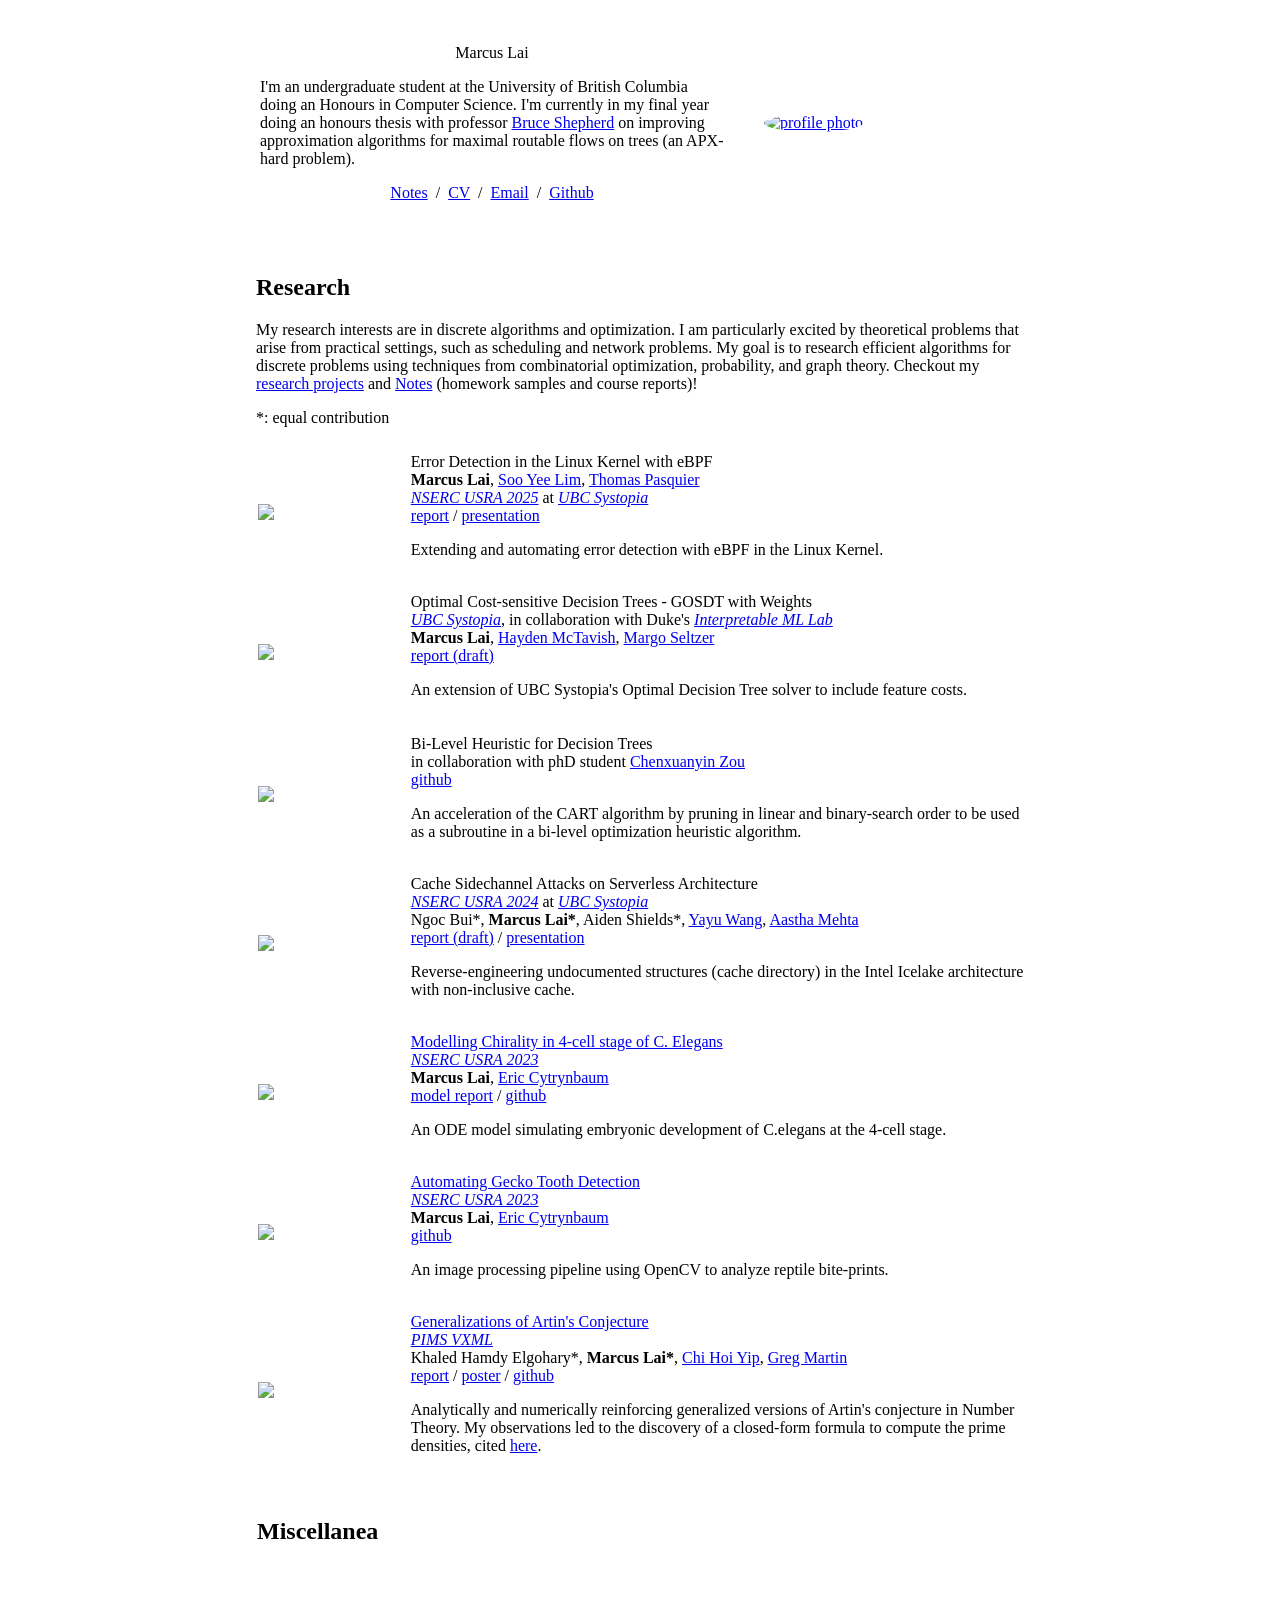
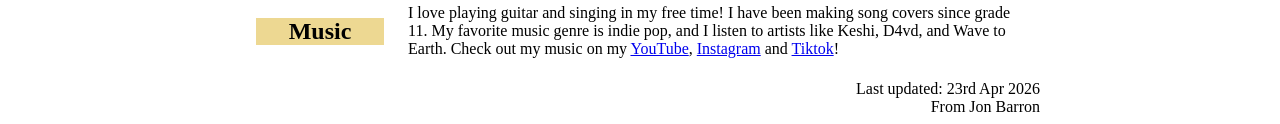
==== index.html @ a8dae648 "Add Notes section (Markdown, MathJax, manifest lists) Notes index mirrors site header, misc, and foo" ====
<!DOCTYPE HTML>
<html lang="en">
  <head>
    <meta http-equiv="Content-Type" content="text/html; charset=UTF-8">

    <title>Marcus Lai</title>

    <meta name="author" content="Marcus Lai">
    <meta name="viewport" content="width=device-width, initial-scale=1">
    <link rel="shortcut icon" href="images/favicon/favicon.ico" type="image/x-icon">
    <link rel="stylesheet" type="text/css" href="stylesheet.css">
    
  </head>

  <body>
    <table style="width:100%;max-width:800px;border:0px;border-spacing:0px;border-collapse:separate;margin-right:auto;margin-left:auto;"><tbody>
      <tr style="padding:0px">
        <td style="padding:0px">
          <table style="width:100%;border:0px;border-spacing:0px;border-collapse:separate;margin-right:auto;margin-left:auto;"><tbody>
            <tr style="padding:0px">
              <td style="padding:2.5%;width:63%;vertical-align:middle">
                <p class="name" style="text-align: center;">
                  Marcus Lai
                </p>
                <p>
                  I'm an undergraduate student at the University of British Columbia doing an Honours in Computer Science. I'm currently in my final year doing an honours thesis with professor <a href="https://bshepherd.ca/">Bruce Shepherd</a> 
                  on improving approximation algorithms for maximal routable flows on trees (an APX-hard problem). 
                </p>
                <p style="text-align:center">
                  <a href="notes/index.html">Notes</a> &nbsp;/&nbsp;
                  <a href="data/MarcusLai-CV.pdf">CV</a> &nbsp;/&nbsp;
                  <a href="mailto:marcus41881653@gmail.com">Email</a> &nbsp;/&nbsp;
                  <!-- <a href="data/JonBarron-bio.txt">Bio</a> &nbsp;/&nbsp; -->
                  <!-- <a href="https://scholar.google.com/citations?hl=en&user=jktWnL8AAAAJ">Scholar</a> &nbsp;/&nbsp; -->
                  <a href="https://github.com/YouTelllMe/">Github</a>
                </p>
              </td>
              <td style="padding:2.5%;width:37%;max-width:37%">
                <a href="images/MarcusLai.jpg"><img style="width:100%;max-width:100%;object-fit: cover; border-radius: 50%;" alt="profile photo" src="images/MarcusLai.jpg" class="hoverZoomLink"></a>
              </td>
            </tr>
          </tbody></table>
          <table style="width:100%;border:0px;border-spacing:0px;border-collapse:separate;margin-right:auto;margin-left:auto;" id="research"><tbody>
              <tr>
              <td style="padding:16px;width:100%;vertical-align:middle">
                <h2>Research</h2>
                <p> My research interests are in discrete algorithms and optimization. I am particularly excited by theoretical problems that arise from practical settings, such as scheduling and network problems. My goal is to research efficient algorithms for discrete problems using techniques from combinatorial optimization, probability, and graph theory.
                  Checkout my <a href="#research">research projects</a> and <a href="notes/index.html">Notes</a> (homework samples and course reports)!
                </p>
                *: equal contribution
              </td>
            </tr>
          </tbody>
          </table>

          <table><tbody>
<tr>
      <td style="padding:16px;width:20%;vertical-align:middle">
        <div class="one">
          <img src='images/ebpf.png' width=100%>
        </div>
        <!-- <script type="text/javascript">
          function ever_start() {
            document.getElementById('ever_image').style.opacity = "1";
          }

          function ever_stop() {
            document.getElementById('ever_image').style.opacity = "0";
          }
          ever_stop()
        </script> -->
      </td>
      <td style="padding:8px;width:80%;vertical-align:middle">
          <span class="papertitle">Error Detection in the Linux Kernel with eBPF
          </span>
        <br>
        <strong>Marcus Lai</strong>,
				<a href="https://s00y33.github.io/">Soo Yee Lim</a>,
        <a href="https://tfjmp.org/">Thomas Pasquier</a>
				<br>
        <a href="https://www.nserc-crsng.gc.ca/students-etudiants/ug-pc/usra-brpc_eng.asp"><em>NSERC USRA 2025</em></a> at <a href="https://systopia.cs.ubc.ca/"><em>UBC Systopia</em></a>
        <br>
        <a href="data/errordecreport.pdf">report</a> /
        <a href="data/ebpf.pptx">presentation</a> 
        <p></p>
        <p>
				Extending and automating error detection with eBPF in the Linux Kernel. 
        </p>
      </td>
    </tr>
<tr>
      <td style="padding:16px;width:20%;vertical-align:middle">
        <div class="one">
          <img src='images/dectrees.png' width=100%>
        </div>
        <!-- <script type="text/javascript">
          function ever_start() {
            document.getElementById('ever_image').style.opacity = "1";
          }

          function ever_stop() {
            document.getElementById('ever_image').style.opacity = "0";
          }
          ever_stop()
        </script> -->
      </td>
      <td style="padding:8px;width:80%;vertical-align:middle">
          <span class="papertitle">Optimal Cost-sensitive Decision Trees - GOSDT with Weights
          </span>
				<br>
        <a href="https://systopia.cs.ubc.ca/"><em>UBC Systopia</em></a>, in collaboration with Duke's <a href="https://users.cs.duke.edu/~cynthia/lab.html"><em>Interpretable ML Lab</em></a>
        <br>				<strong>Marcus Lai</strong>,
				<a href="https://haydenmct.github.io/">Hayden McTavish</a>,
        <a href="https://www.seltzer.com/margo/">Margo Seltzer</a>
				<br>
        <a href="data/gosdtreport.pdf">report (draft)</a> 
        <p></p>
        <p>
				An extension of UBC Systopia's Optimal Decision Tree solver to include feature costs.
        </p>
      </td>
    </tr>
<tr>
  <tr>
      <td style="padding:16px;width:20%;vertical-align:middle">
        <div class="one">
          <img src='images/cart.png' width=100%>
        </div>
        <!-- <script type="text/javascript">
          function ever_start() {
            document.getElementById('ever_image').style.opacity = "1";
          }

          function ever_stop() {
            document.getElementById('ever_image').style.opacity = "0";
          }
          ever_stop()
        </script> -->
      </td>
      <td style="padding:8px;width:80%;vertical-align:middle">
          <span class="papertitle">Bi-Level Heuristic for Decision Trees
          </span>
				<br>
        in collaboration with phD student <a href="https://www.linkedin.com/in/chenxuanyin-zou-8ab4b925a/?locale=en_US">Chenxuanyin Zou</a>
        <br>				
        <a href="https://github.com/YouTelllMe/cart-acceleration">github</a> 
        <p></p>
        <p>
				An acceleration of the CART algorithm by pruning in linear and binary-search order to be used as a subroutine
        in a bi-level optimization heuristic algorithm. 
        </p>
      </td>
    </tr>
<tr>
      <td style="padding:16px;width:20%;vertical-align:middle">
        <div class="one">
          <img src='images/primeprobe.jpg' width=100%>
        </div>
        <!-- <script type="text/javascript">
          function ever_start() {
            document.getElementById('ever_image').style.opacity = "1";
          }

          function ever_stop() {
            document.getElementById('ever_image').style.opacity = "0";
          }
          ever_stop()
        </script> -->
      </td>
      <td style="padding:8px;width:80%;vertical-align:middle">
          <span class="papertitle">Cache Sidechannel Attacks on Serverless Architecture
          </span>
				<br>
        <a href="https://www.nserc-crsng.gc.ca/students-etudiants/ug-pc/usra-brpc_eng.asp"><em>NSERC USRA 2024</em></a> at <a href="https://systopia.cs.ubc.ca/"><em>UBC Systopia</em></a>
        <br>				Ngoc Bui*,
        <strong>Marcus Lai*</strong>,
				Aiden Shields*,
				<a href="https://yayuwang.org/">Yayu Wang</a>,
        <a href="https://aasthakm.github.io/">Aastha Mehta</a>
        <br>
        <a href="data/cache.pdf">report (draft)</a> /
        <a href="data/cacheprez.pptx">presentation</a> 
        <p></p>
        <p>
				Reverse-engineering undocumented structures (cache directory) in the Intel Icelake architecture with non-inclusive cache. 
        </p>
      </td>
    </tr>
<tr>
      <td style="padding:16px;width:20%;vertical-align:middle">
        <div class="one">
          <img src='images/XYZ.png' width=100%>
        </div>
        <!-- <script type="text/javascript">
          function ever_start() {
            document.getElementById('ever_image').style.opacity = "1";
          }

          function ever_stop() {
            document.getElementById('ever_image').style.opacity = "0";
          }
          ever_stop()
        </script> -->
      </td>
      <td style="padding:8px;width:80%;vertical-align:middle">
        <a href="https://github.com/YouTelllMe/Cell-Chirality-Model">
          <span class="papertitle">Modelling Chirality in 4-cell stage of C. Elegans
          </span>
        </a>
        <br>
        <a href="https://www.nserc-crsng.gc.ca/students-etudiants/ug-pc/usra-brpc_eng.asp"><em>NSERC USRA 2023</em></a>
        <br>
				<strong>Marcus Lai</strong>,
				<a href="https://personal.math.ubc.ca/~cytryn/index.shtml">Eric Cytrynbaum</a>
				<br>
        <a href="data/cellphysics.pdf">model report</a> /
        <a href="https://github.com/YouTelllMe/Cell-Chirality-Model">github</a> 
        <p></p>
        <p>
				An ODE model simulating embryonic development of C.elegans at the 4-cell stage.
        </p>
      </td>
    </tr>
<tr>
      <td style="padding:16px;width:20%;vertical-align:middle">
        <div class="one">
          <img src='images/gecko.jpg' width=100%>
        </div>
        <!-- <script type="text/javascript">
          function ever_start() {
            document.getElementById('ever_image').style.opacity = "1";
          }

          function ever_stop() {
            document.getElementById('ever_image').style.opacity = "0";
          }
          ever_stop()
        </script> -->
      </td>
      <td style="padding:8px;width:80%;vertical-align:middle">
        <a href="https://github.com/YouTelllMe/Wax-Print-Image-Processor">
          <span class="papertitle">Automating Gecko Tooth Detection
          </span>
        </a>
        <br>
        <a href="https://www.nserc-crsng.gc.ca/students-etudiants/ug-pc/usra-brpc_eng.asp"><em>NSERC USRA 2023</em></a>
        <br>
				<strong>Marcus Lai</strong>,
				<a href="https://personal.math.ubc.ca/~cytryn/index.shtml">Eric Cytrynbaum</a>
				<br>
        <a href="https://github.com/YouTelllMe/Wax-Print-Image-Processor">github</a> 
        <p></p>
        <p>
				An image processing pipeline using OpenCV to analyze reptile bite-prints.
        </p>
      </td>
    </tr>
<tr>
      <td style="padding:16px;width:20%;vertical-align:middle">
        <div class="one">
          <img src='images/Artin.png' width=100%>
        </div>
        <!-- <script type="text/javascript">
          function ever_start() {
            document.getElementById('ever_image').style.opacity = "1";
          }

          function ever_stop() {
            document.getElementById('ever_image').style.opacity = "0";
          }
          ever_stop()
        </script> -->
      </td>
      <td style="padding:8px;width:80%;vertical-align:middle">
        <a href="https://vxml.pims.math.ca/projects/2022-2023/artin/">
          <span class="papertitle">Generalizations of Artin's Conjecture
          </span>
        </a>
        <br>
        <a href="https://vxml.pims.math.ca/"><em>PIMS VXML</em></a>
        <br>
			  Khaled Hamdy Elgohary*, 
				<strong>Marcus Lai*</strong>,
				<a href="https://sites.google.com/view/kyle-chi-hoi-yip/home">Chi Hoi Yip</a>,
        <a href="https://personal.math.ubc.ca/~gerg/">Greg Martin</a>
				<br>
        <a href="data/artin-paper.pdf">report</a> /
        <a href="data/artin-poster.pdf">poster</a> /
        <a href="https://github.com/YouTelllMe/Artin-s-Project">github</a>
        <p></p>
        <p>
				Analytically and numerically reinforcing generalized versions of Artin's conjecture in Number Theory. My observations led to the discovery of a closed-form
        formula to compute the prime densities, cited <a href="https://www.cambridge.org/core/journals/canadian-mathematical-bulletin/article/distribution-of-the-number-of-prime-factors-with-a-given-multiplicity/8DA869BB8095E85BB393D1DDF32D3334#sec5">here</a>. 
        </p>
      </td>
    </tr>
          </tbody></table>


					<table style="width:100%; margin:0 auto; border:0; border-spacing:0; padding:16px;" id="misc"><tbody>
            <tr>
              <td>
                <h2>Miscellanea</h2>
              </td>
            </tr>
          </tbody></table>

          
          <table style="width:100%;border:0px;border-spacing:0px;border-collapse:separate;margin-right:auto;margin-left:auto;"><tbody>
						                     <!-- <tr>
              <td align="center" style="padding:16px;width:20%;vertical-align:middle">
						     <div class="colored-box" style="background-color: #c6b89e;">
								 <h2>Academic Service</h2>
								 </div>
              </td>
              <td style="padding:8px;width:80%;vertical-align:center">
                <a href="https://iccv.thecvf.com/">Lead Area Chair, ICCV 2025</a>
                <br>
                <a href="https://cvpr.thecvf.com/Conferences/2025/Organizers">Lead Area Chair, CVPR 2025</a>
                <br>
                <a href="https://cvpr.thecvf.com/Conferences/2024/Organizers">Area Chair, CVPR 2024</a>
                <br>
                <a href="https://cvpr2023.thecvf.com/Conferences/2023/Organizers">Demo Chair, CVPR 2023</a>
                <br>
                <a href="https://cvpr2022.thecvf.com/area-chairs">Area Chair, CVPR 2022</a>
                <br>
                <a href="http://cvpr2021.thecvf.com/area-chairs">Area Chair & Award Committee Member, CVPR 2021</a>
                <br>
                <a href="http://cvpr2019.thecvf.com/area_chairs">Area Chair, CVPR 2019</a>
                <br>
                <a href="http://cvpr2018.thecvf.com/organizers/area_chairs">Area Chair, CVPR 2018</a>
              </td>
            </tr> -->  
            <tr>
              <td align="center" style="padding:16px;width:20%;vertical-align:middle">
						     <div class="colored-box" style="background-color: #edd892;">
								 <h2>Music</h2>
								 </div>
              </td>
              <td style="padding:8px;width:80%;vertical-align:center">
                <!-- <a href="http://inst.eecs.berkeley.edu/~cs188/sp11/announcements.html">Graduate Student Instructor, CS188 Spring 2011</a>
                <br>
                <a href="http://inst.eecs.berkeley.edu/~cs188/fa10/announcements.html">Graduate Student Instructor, CS188 Fall 2010</a>
                <br>
                <a href="http://aima.cs.berkeley.edu/">Figures, "Artificial Intelligence: A Modern Approach", 3rd Edition</a> -->
                I love playing guitar and singing in my free time! I have been making song covers since grade 11. My favorite music 
                genre is indie pop, and I listen to artists like Keshi, D4vd, and Wave to Earth. Check out my music on my <a href="https://www.youtube.com/@marcussingss3705">YouTube</a>, <a href="https://www.instagram.com/marcus_lai_4188/">Instagram</a>
                and <a href="https://www.tiktok.com/@marcuslai739">Tiktok</a>!
              </td>
      </tr>
    </table>

    <table style="width:100%;max-width:800px;border:0px;border-spacing:0px;border-collapse:separate;margin-right:auto;margin-left:auto;"><tbody>
        <tr style="padding:0px">
        <td style="padding:0px;text-align: right;">
        Last updated: 23rd Apr 2026
        </td>
      </tr>
        <tr style="padding:0px">
        <td style="padding:0px;text-align: right;">
        From Jon Barron
        </td>
      </tr>
    </tbody>
    </table>
  </body>
</html>
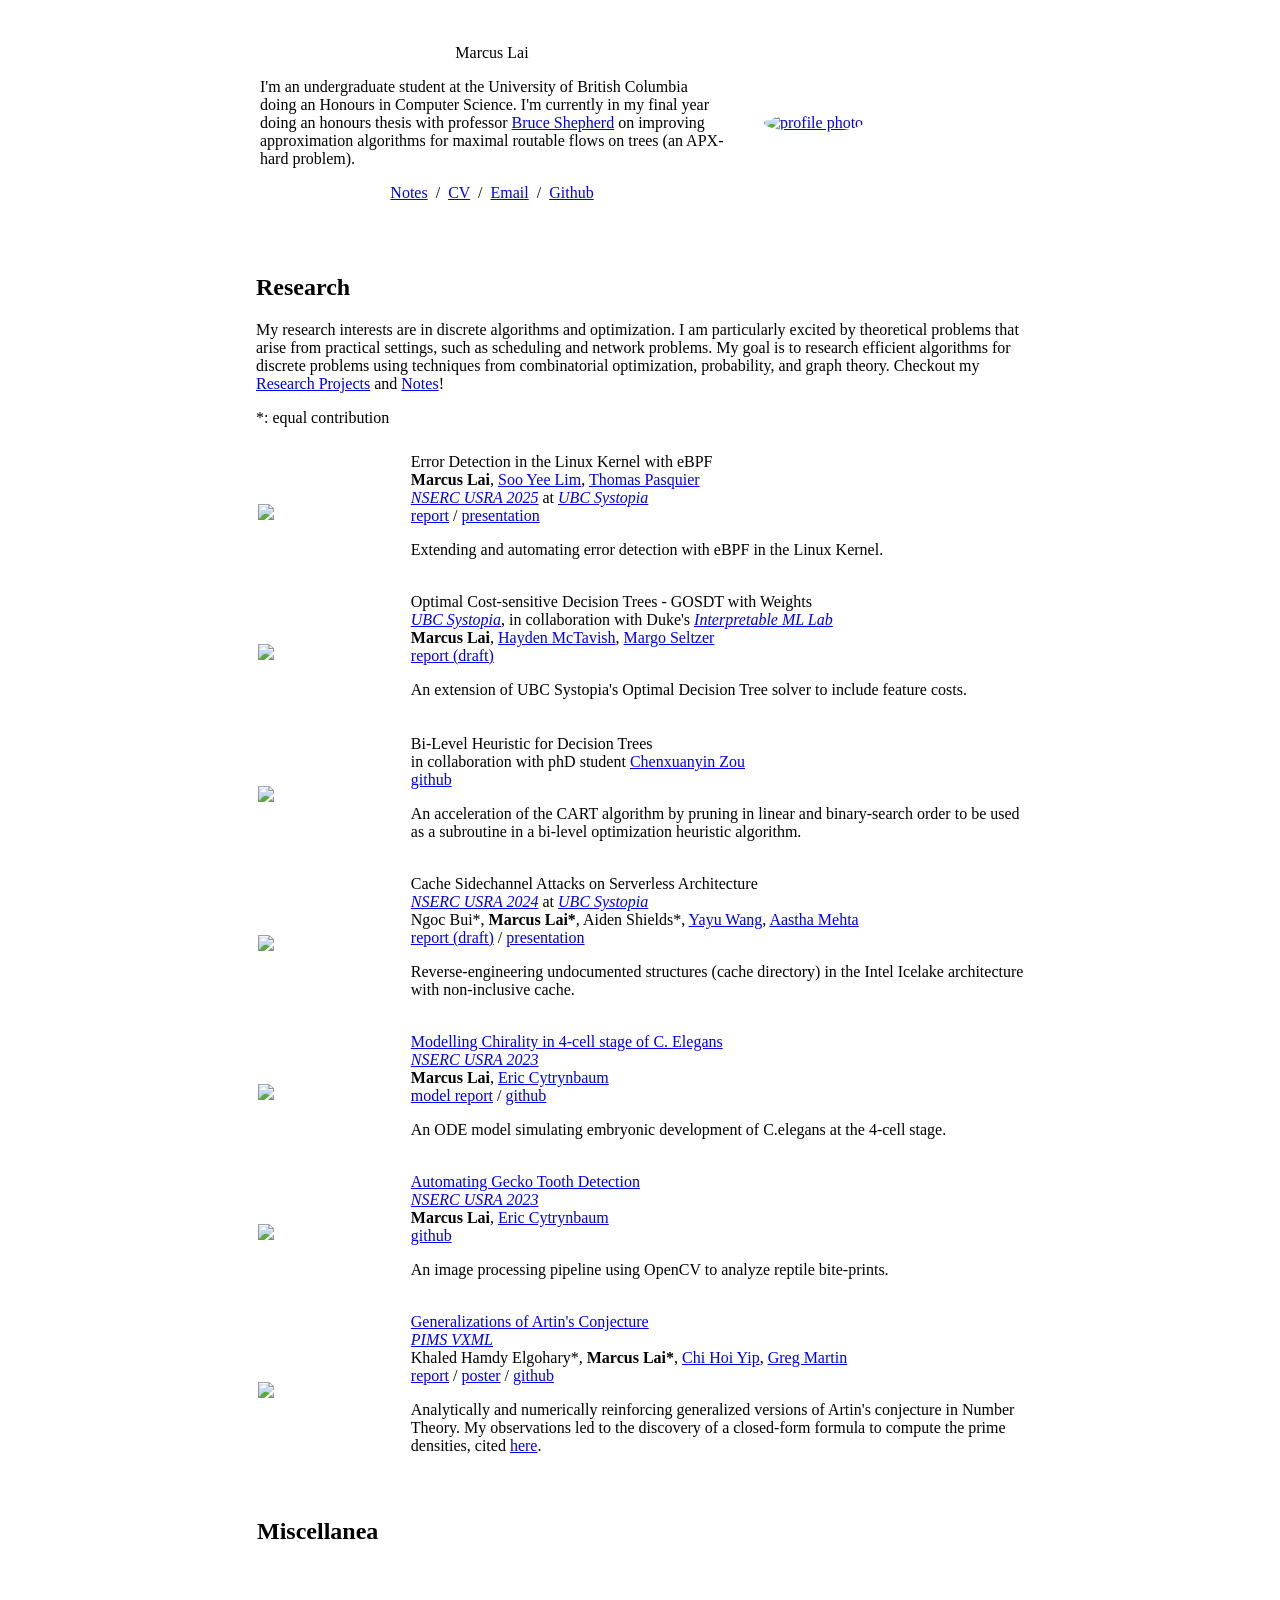
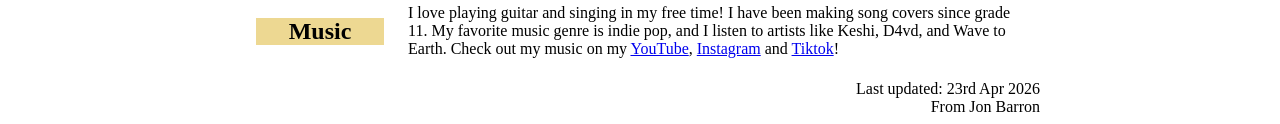
==== commit 86200b14: "added CPSC 536Z report" ====
--- a/index.html
+++ b/index.html
@@ -45,7 +45,7 @@
               <td style="padding:16px;width:100%;vertical-align:middle">
                 <h2>Research</h2>
                 <p> My research interests are in discrete algorithms and optimization. I am particularly excited by theoretical problems that arise from practical settings, such as scheduling and network problems. My goal is to research efficient algorithms for discrete problems using techniques from combinatorial optimization, probability, and graph theory.
-                  Checkout my <a href="#research">research projects</a> and <a href="notes/index.html">Notes</a> (homework samples and course reports)!
+                  Checkout my <a href="#research"> Research Projects</a> and <a href="notes/index.html">Notes</a>!
                 </p>
                 *: equal contribution
               </td>
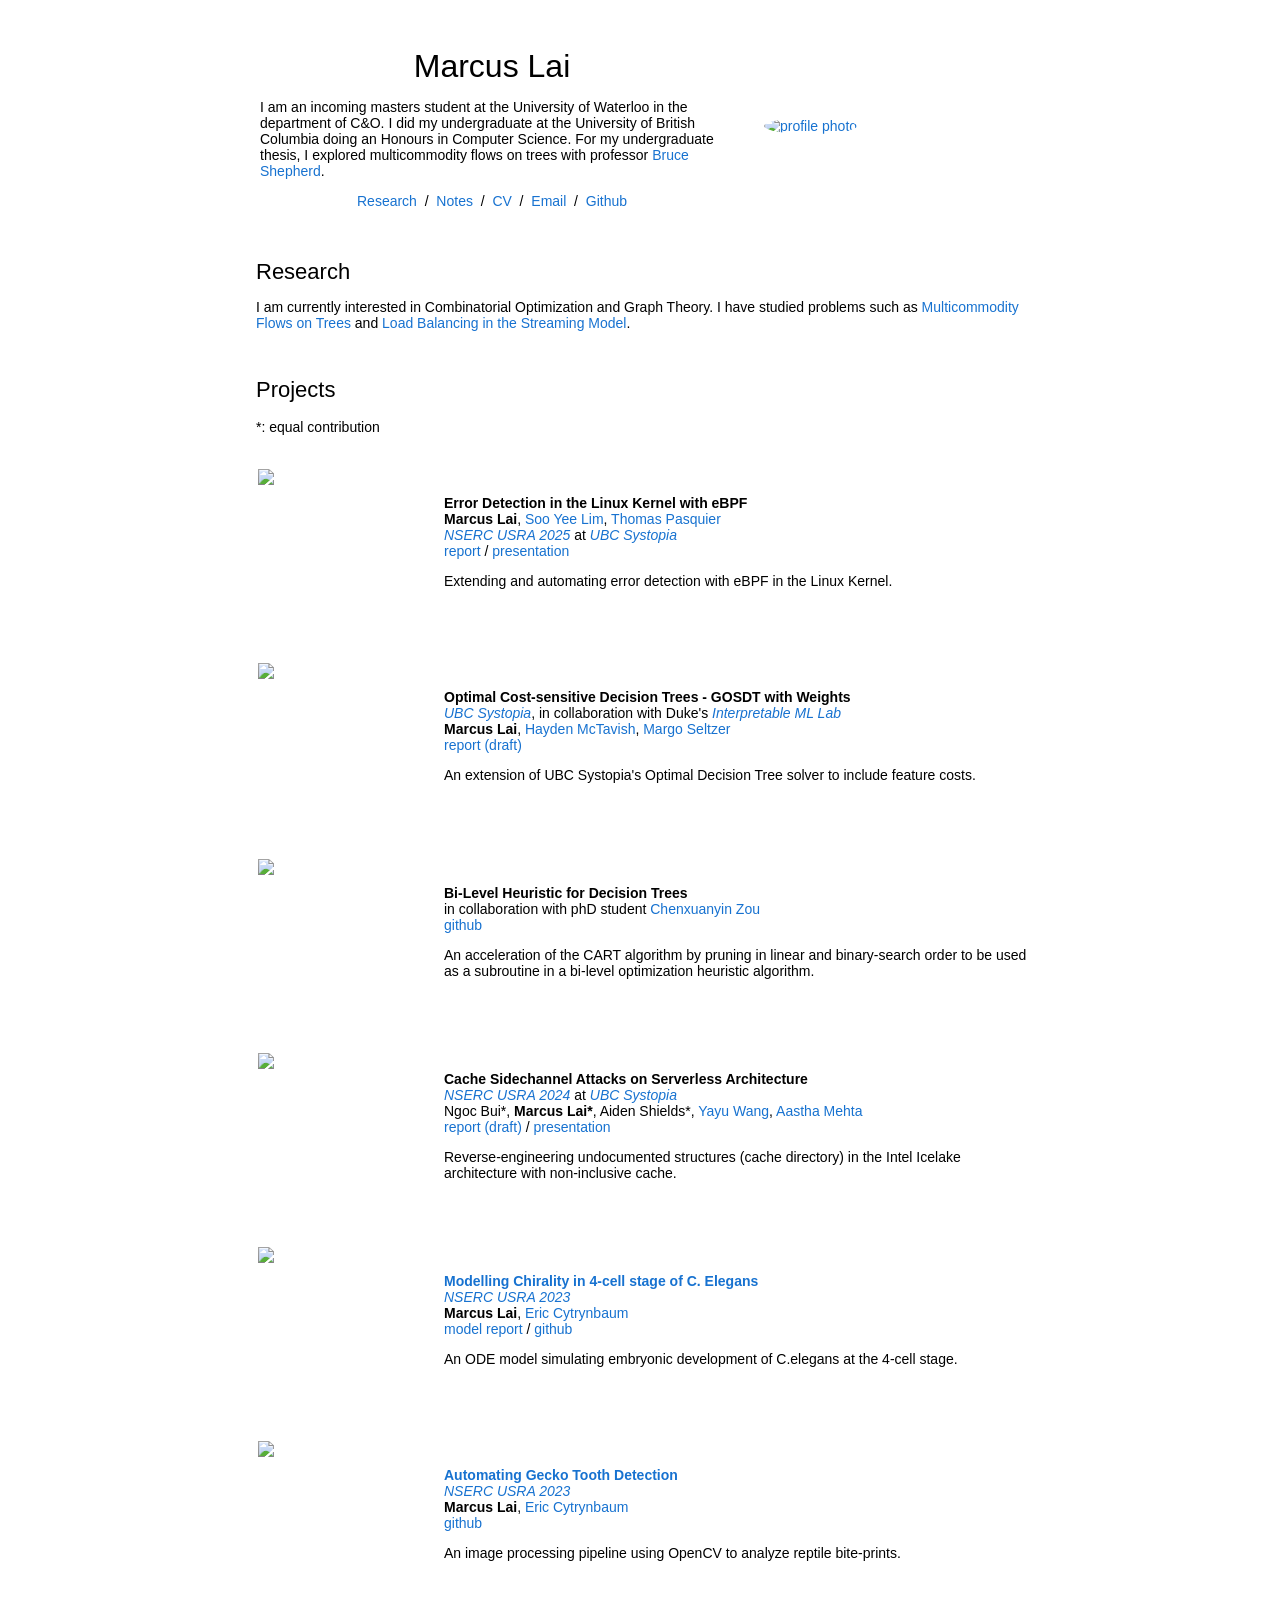
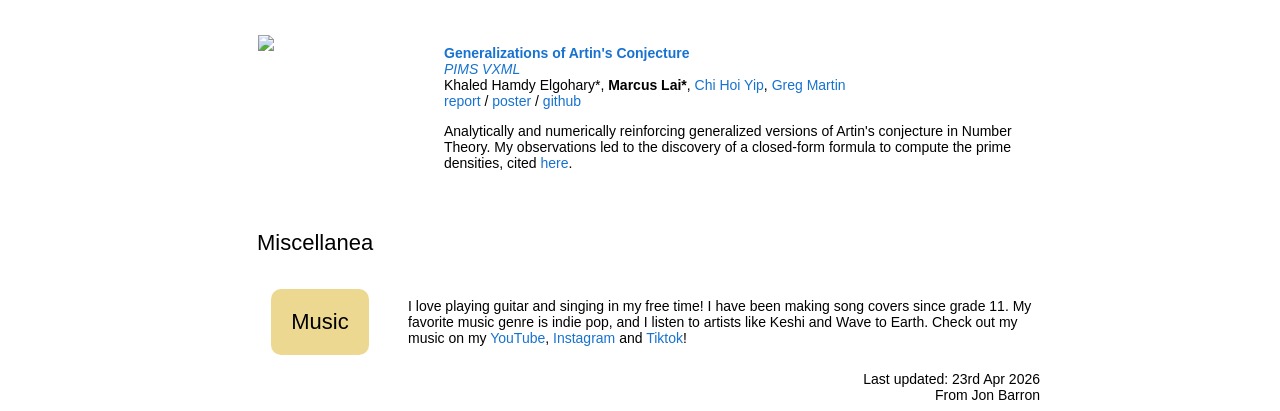
==== commit 9a3cf45d: "updated bio, added more to notes, split into topics" ====
--- a/index.html
+++ b/index.html
@@ -23,15 +23,14 @@
                   Marcus Lai
                 </p>
                 <p>
-                  I'm an undergraduate student at the University of British Columbia doing an Honours in Computer Science. I'm currently in my final year doing an honours thesis with professor <a href="https://bshepherd.ca/">Bruce Shepherd</a> 
-                  on improving approximation algorithms for maximal routable flows on trees (an APX-hard problem). 
+                  I am an incoming masters student at the University of Waterloo in the department of C&O. I did my undergraduate at the University of British Columbia doing an Honours in Computer Science. 
+                  For my undergraduate thesis, I explored multicommodity flows on trees with professor <a href="https://bshepherd.ca/">Bruce Shepherd</a>. 
                 </p>
                 <p style="text-align:center">
-                  <a href="notes/index.html">Notes</a> &nbsp;/&nbsp;
-                  <a href="data/MarcusLai-CV.pdf">CV</a> &nbsp;/&nbsp;
+                  <a href=".">Research</a> &nbsp;/&nbsp;
+                  <a href="./notes/index.html">Notes</a> &nbsp;/&nbsp;
+                  <a href="../data/MarcusLai-CV.pdf">CV</a> &nbsp;/&nbsp;
                   <a href="mailto:marcus41881653@gmail.com">Email</a> &nbsp;/&nbsp;
-                  <!-- <a href="data/JonBarron-bio.txt">Bio</a> &nbsp;/&nbsp; -->
-                  <!-- <a href="https://scholar.google.com/citations?hl=en&user=jktWnL8AAAAJ">Scholar</a> &nbsp;/&nbsp; -->
                   <a href="https://github.com/YouTelllMe/">Github</a>
                 </p>
               </td>
@@ -44,15 +43,25 @@
               <tr>
               <td style="padding:16px;width:100%;vertical-align:middle">
                 <h2>Research</h2>
-                <p> My research interests are in discrete algorithms and optimization. I am particularly excited by theoretical problems that arise from practical settings, such as scheduling and network problems. My goal is to research efficient algorithms for discrete problems using techniques from combinatorial optimization, probability, and graph theory.
-                  Checkout my <a href="#research"> Research Projects</a> and <a href="notes/index.html">Notes</a>!
+                <p> I am currently interested in Combinatorial Optimization and Graph Theory. I have 
+                  studied problems such as <a href="./notes/view.html?note=problem-multiflow">Multicommodity Flows on Trees</a> 
+                  and <a href="./notes/view.html?note=problem-loadbal">Load Balancing in the Streaming Model</a>. 
                 </p>
-                *: equal contribution
               </td>
             </tr>
           </tbody>
           </table>
 
+            <table style="width:100%;border:0px;border-spacing:0px;border-collapse:separate;margin-right:auto;margin-left:auto;" id="research"><tbody>
+              <tr>
+              <td style="padding:16px;width:100%;vertical-align:middle">
+                <h2>Projects</h2>
+                <br>
+                *: equal contribution
+              </td>
+            </tr>
+          </tbody>
+          </table>
           <table><tbody>
 <tr>
       <td style="padding:16px;width:20%;vertical-align:middle">
@@ -344,7 +353,7 @@
                 <br>
                 <a href="http://aima.cs.berkeley.edu/">Figures, "Artificial Intelligence: A Modern Approach", 3rd Edition</a> -->
                 I love playing guitar and singing in my free time! I have been making song covers since grade 11. My favorite music 
-                genre is indie pop, and I listen to artists like Keshi, D4vd, and Wave to Earth. Check out my music on my <a href="https://www.youtube.com/@marcussingss3705">YouTube</a>, <a href="https://www.instagram.com/marcus_lai_4188/">Instagram</a>
+                genre is indie pop, and I listen to artists like Keshi and Wave to Earth. Check out my music on my <a href="https://www.youtube.com/@marcussingss3705">YouTube</a>, <a href="https://www.instagram.com/marcus_lai_4188/">Instagram</a>
                 and <a href="https://www.tiktok.com/@marcuslai739">Tiktok</a>!
               </td>
       </tr>
--- a/stylesheet.css
+++ b/stylesheet.css
@@ -0,0 +1,146 @@
+/* latin-ext */
+@font-face {
+  font-family: 'Lato';
+  font-style: italic;
+  font-weight: 400;
+  src: local('Lato Italic'), local('Lato-Italic'), url(https://fonts.gstatic.com/s/lato/v15/S6u8w4BMUTPHjxsAUi-qNiXg7eU0.woff2) format('woff2');
+  unicode-range: U+0100-024F, U+0259, U+1E00-1EFF, U+2020, U+20A0-20AB, U+20AD-20CF, U+2113, U+2C60-2C7F, U+A720-A7FF;
+}
+/* latin */
+@font-face {
+  font-family: 'Lato';
+  font-style: italic;
+  font-weight: 400;
+  src: local('Lato Italic'), local('Lato-Italic'), url(https://fonts.gstatic.com/s/lato/v15/S6u8w4BMUTPHjxsAXC-qNiXg7Q.woff2) format('woff2');
+  unicode-range: U+0000-00FF, U+0131, U+0152-0153, U+02BB-02BC, U+02C6, U+02DA, U+02DC, U+2000-206F, U+2074, U+20AC, U+2122, U+2191, U+2193, U+2212, U+2215, U+FEFF, U+FFFD;
+}
+/* latin-ext */
+@font-face {
+  font-family: 'Lato';
+  font-style: italic;
+  font-weight: 700;
+  src: local('Lato Bold Italic'), local('Lato-BoldItalic'), url(https://fonts.gstatic.com/s/lato/v15/S6u_w4BMUTPHjxsI5wq_FQftx9897sxZ.woff2) format('woff2');
+  unicode-range: U+0100-024F, U+0259, U+1E00-1EFF, U+2020, U+20A0-20AB, U+20AD-20CF, U+2113, U+2C60-2C7F, U+A720-A7FF;
+}
+/* latin */
+@font-face {
+  font-family: 'Lato';
+  font-style: italic;
+  font-weight: 700;
+  src: local('Lato Bold Italic'), local('Lato-BoldItalic'), url(https://fonts.gstatic.com/s/lato/v15/S6u_w4BMUTPHjxsI5wq_Gwftx9897g.woff2) format('woff2');
+  unicode-range: U+0000-00FF, U+0131, U+0152-0153, U+02BB-02BC, U+02C6, U+02DA, U+02DC, U+2000-206F, U+2074, U+20AC, U+2122, U+2191, U+2193, U+2212, U+2215, U+FEFF, U+FFFD;
+}
+/* latin-ext */
+@font-face {
+  font-family: 'Lato';
+  font-style: normal;
+  font-weight: 400;
+  src: local('Lato Regular'), local('Lato-Regular'), url(https://fonts.gstatic.com/s/lato/v15/S6uyw4BMUTPHjxAwXiWtFCfQ7A.woff2) format('woff2');
+  unicode-range: U+0100-024F, U+0259, U+1E00-1EFF, U+2020, U+20A0-20AB, U+20AD-20CF, U+2113, U+2C60-2C7F, U+A720-A7FF;
+}
+/* latin */
+@font-face {
+  font-family: 'Lato';
+  font-style: normal;
+  font-weight: 400;
+  src: local('Lato Regular'), local('Lato-Regular'), url(https://fonts.gstatic.com/s/lato/v15/S6uyw4BMUTPHjx4wXiWtFCc.woff2) format('woff2');
+  unicode-range: U+0000-00FF, U+0131, U+0152-0153, U+02BB-02BC, U+02C6, U+02DA, U+02DC, U+2000-206F, U+2074, U+20AC, U+2122, U+2191, U+2193, U+2212, U+2215, U+FEFF, U+FFFD;
+}
+/* latin-ext */
+@font-face {
+  font-family: 'Lato';
+  font-style: normal;
+  font-weight: 700;
+  src: local('Lato Bold'), local('Lato-Bold'), url(https://fonts.gstatic.com/s/lato/v15/S6u9w4BMUTPHh6UVSwaPGQ3q5d0N7w.woff2) format('woff2');
+  unicode-range: U+0100-024F, U+0259, U+1E00-1EFF, U+2020, U+20A0-20AB, U+20AD-20CF, U+2113, U+2C60-2C7F, U+A720-A7FF;
+}
+/* latin */
+@font-face {
+  font-family: 'Lato';
+  font-style: normal;
+  font-weight: 700;
+  src: local('Lato Bold'), local('Lato-Bold'), url(https://fonts.gstatic.com/s/lato/v15/S6u9w4BMUTPHh6UVSwiPGQ3q5d0.woff2) format('woff2');
+  unicode-range: U+0000-00FF, U+0131, U+0152-0153, U+02BB-02BC, U+02C6, U+02DA, U+02DC, U+2000-206F, U+2074, U+20AC, U+2122, U+2191, U+2193, U+2212, U+2215, U+FEFF, U+FFFD;
+}
+
+a {
+  color: #1772d0;
+  text-decoration: none;
+}
+
+a:focus,
+a:hover {
+  color: #f09228;
+  text-decoration: none;
+}
+
+body,
+td,
+th,
+tr,
+p,
+a {
+  font-family: 'Lato', Verdana, Helvetica, sans-serif;
+  font-size: 14px;
+}
+
+strong {
+  font-family: 'Lato', Verdana, Helvetica, sans-serif;
+  font-size: 14px;
+}
+
+h2 {
+  margin: 0;
+  font-weight: normal;
+  font-family: 'Lato', Verdana, Helvetica, sans-serif;
+  font-size: 22px;
+}
+
+.papertitle {
+  font-family: 'Lato', Verdana, Helvetica, sans-serif;
+  font-size: 14px;
+  font-weight: 700;
+}
+
+.name {
+  padding-top: 20px;
+  margin: 0;
+  font-family: 'Lato', Verdana, Helvetica, sans-serif;
+  font-size: 32px;
+}
+
+.one {
+  width: 160px;
+  height: 160px;
+  position: relative;
+}
+
+.two {
+  width: 160px;
+  height: 160px;
+  position: absolute;
+  transition: opacity .2s ease-in-out;
+  -moz-transition: opacity .2s ease-in-out;
+  -webkit-transition: opacity .2s ease-in-out;
+}
+
+.fade {
+  transition: opacity .2s ease-in-out;
+  -moz-transition: opacity .2s ease-in-out;
+  -webkit-transition: opacity .2s ease-in-out;
+}
+
+span.highlight {
+  background-color: #ffffd0;
+}
+
+.colored-box {
+    color: black;
+    padding: 20px;
+    display: inline-block;
+    border-radius: 10px;
+}
+
+details {
+  margin-bottom: 5px; /* adjust as needed */
+}
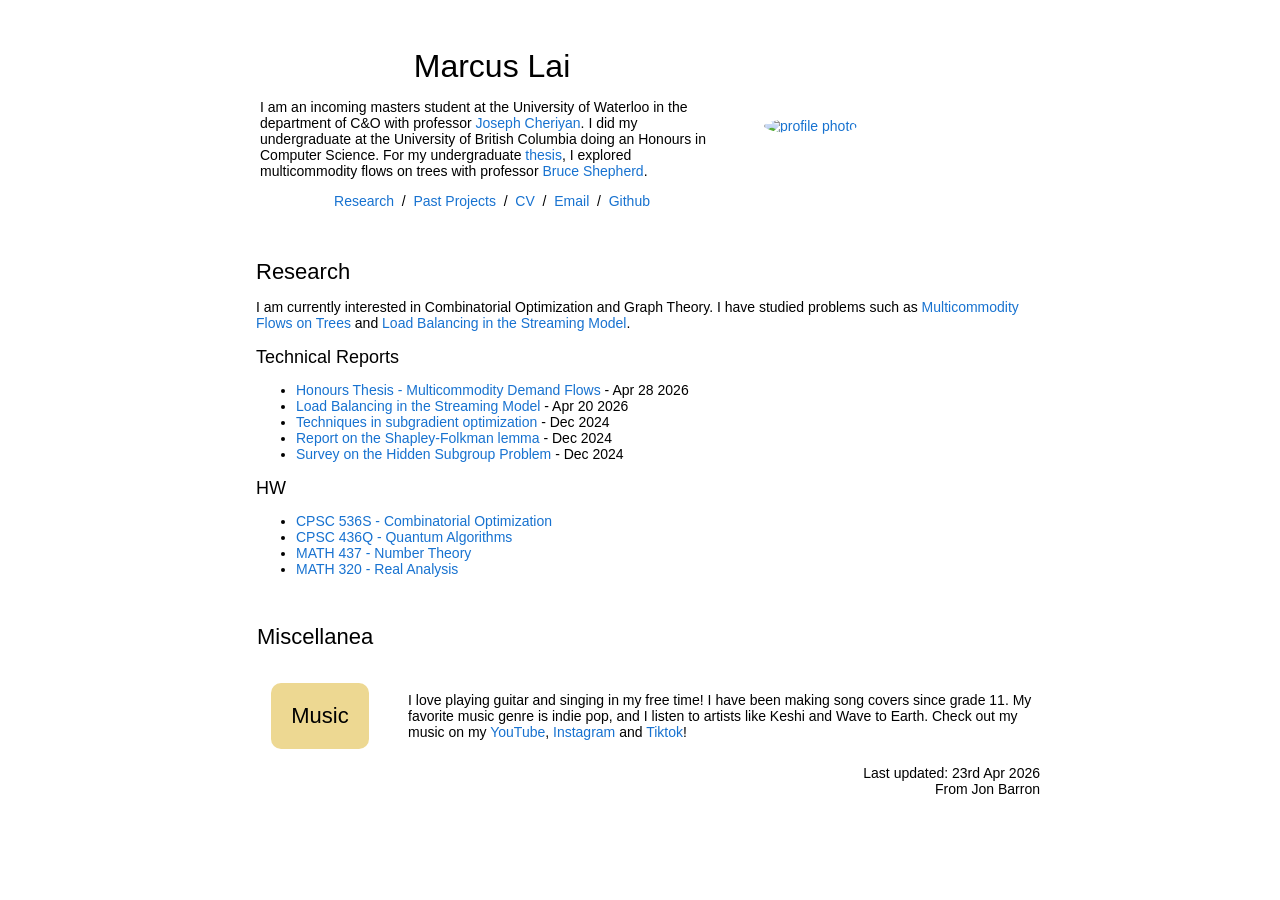
==== commit ec04da43: "Reorganize research and past projects pages. Restructure notes into past_projects, refresh navigatio" ====
--- a/index.html
+++ b/index.html
@@ -9,6 +9,7 @@
     <meta name="viewport" content="width=device-width, initial-scale=1">
     <link rel="shortcut icon" href="images/favicon/favicon.ico" type="image/x-icon">
     <link rel="stylesheet" type="text/css" href="stylesheet.css">
+    <link rel="stylesheet" type="text/css" href="assets/notes.css">
     
   </head>
 
@@ -23,13 +24,13 @@
                   Marcus Lai
                 </p>
                 <p>
-                  I am an incoming masters student at the University of Waterloo in the department of C&O. I did my undergraduate at the University of British Columbia doing an Honours in Computer Science. 
-                  For my undergraduate thesis, I explored multicommodity flows on trees with professor <a href="https://bshepherd.ca/">Bruce Shepherd</a>. 
+                  I am an incoming masters student at the University of Waterloo in the department of C&O with professor <a href="https://www.math.uwaterloo.ca/~jcheriya/">Joseph Cheriyan</a>. I did my undergraduate at the University of British Columbia doing an Honours in Computer Science. 
+                  For my undergraduate <a href="./data/honours-thesis-marcus-lai.pdf">thesis</a>, I explored multicommodity flows on trees with professor <a href="https://bshepherd.ca/">Bruce Shepherd</a>. 
                 </p>
                 <p style="text-align:center">
                   <a href=".">Research</a> &nbsp;/&nbsp;
-                  <a href="./notes/index.html">Notes</a> &nbsp;/&nbsp;
-                  <a href="../data/MarcusLai-CV.pdf">CV</a> &nbsp;/&nbsp;
+                  <a href="./past_projects/index.html">Past Projects</a> &nbsp;/&nbsp;
+                  <a href="./data/marcus-lai-cv.pdf">CV</a> &nbsp;/&nbsp;
                   <a href="mailto:marcus41881653@gmail.com">Email</a> &nbsp;/&nbsp;
                   <a href="https://github.com/YouTelllMe/">Github</a>
                 </p>
@@ -44,268 +45,32 @@
               <td style="padding:16px;width:100%;vertical-align:middle">
                 <h2>Research</h2>
                 <p> I am currently interested in Combinatorial Optimization and Graph Theory. I have 
-                  studied problems such as <a href="./notes/view.html?note=problem-multiflow">Multicommodity Flows on Trees</a> 
-                  and <a href="./notes/view.html?note=problem-loadbal">Load Balancing in the Streaming Model</a>. 
+                  studied problems such as <a href="./past_projects/view.html?note=problem-multiflow">Multicommodity Flows on Trees</a> 
+                  and <a href="./past_projects/view.html?note=problem-loadbal">Load Balancing in the Streaming Model</a>. 
                 </p>
+                <div class="notes-block">
+                  <h3 class="notes-list-heading">Technical Reports</h3>
+                  <ul>
+                    <li><a href="./data/honours-thesis-marcus-lai.pdf">Honours Thesis - Multicommodity Demand Flows</a> - Apr 28 2026</li>
+                    <li><a href="./data/cpsc-536z-report.pdf">Load Balancing in the Streaming Model</a> - Apr 20 2026</li>
+                    <li><a href="./past_projects/view.html?note=report-536m-subgradient">Techniques in subgradient optimization</a> - Dec 2024</li>
+                    <li><a href="./past_projects/view.html?note=report-536m-shapley-folkman">Report on the Shapley-Folkman lemma</a> - Dec 2024</li>
+                    <li><a href="./past_projects/view.html?note=report-436q-hidden-subgroup">Survey on the Hidden Subgroup Problem</a> - Dec 2024</li>
+                  </ul>
+                </div>
+                <div class="notes-block">
+                  <h3 class="notes-list-heading">HW</h3>
+                  <ul>
+                    <li><a href="./past_projects/view.html?note=hw-536s-combinatorial-optimization">CPSC 536S - Combinatorial Optimization</a></li>
+                    <li><a href="./past_projects/view.html?note=hw-436q-quantum-algorithms">CPSC 436Q - Quantum Algorithms</a></li>
+                    <li><a href="./past_projects/view.html?note=hw-437-number-theory">MATH 437 - Number Theory</a></li>
+                    <li><a href="./past_projects/view.html?note=hw-320-real-analysis">MATH 320 - Real Analysis</a></li>
+                  </ul>
+                </div>
               </td>
             </tr>
           </tbody>
           </table>
-
-            <table style="width:100%;border:0px;border-spacing:0px;border-collapse:separate;margin-right:auto;margin-left:auto;" id="research"><tbody>
-              <tr>
-              <td style="padding:16px;width:100%;vertical-align:middle">
-                <h2>Projects</h2>
-                <br>
-                *: equal contribution
-              </td>
-            </tr>
-          </tbody>
-          </table>
-          <table><tbody>
-<tr>
-      <td style="padding:16px;width:20%;vertical-align:middle">
-        <div class="one">
-          <img src='images/ebpf.png' width=100%>
-        </div>
-        <!-- <script type="text/javascript">
-          function ever_start() {
-            document.getElementById('ever_image').style.opacity = "1";
-          }
-
-          function ever_stop() {
-            document.getElementById('ever_image').style.opacity = "0";
-          }
-          ever_stop()
-        </script> -->
-      </td>
-      <td style="padding:8px;width:80%;vertical-align:middle">
-          <span class="papertitle">Error Detection in the Linux Kernel with eBPF
-          </span>
-        <br>
-        <strong>Marcus Lai</strong>,
-				<a href="https://s00y33.github.io/">Soo Yee Lim</a>,
-        <a href="https://tfjmp.org/">Thomas Pasquier</a>
-				<br>
-        <a href="https://www.nserc-crsng.gc.ca/students-etudiants/ug-pc/usra-brpc_eng.asp"><em>NSERC USRA 2025</em></a> at <a href="https://systopia.cs.ubc.ca/"><em>UBC Systopia</em></a>
-        <br>
-        <a href="data/errordecreport.pdf">report</a> /
-        <a href="data/ebpf.pptx">presentation</a> 
-        <p></p>
-        <p>
-				Extending and automating error detection with eBPF in the Linux Kernel. 
-        </p>
-      </td>
-    </tr>
-<tr>
-      <td style="padding:16px;width:20%;vertical-align:middle">
-        <div class="one">
-          <img src='images/dectrees.png' width=100%>
-        </div>
-        <!-- <script type="text/javascript">
-          function ever_start() {
-            document.getElementById('ever_image').style.opacity = "1";
-          }
-
-          function ever_stop() {
-            document.getElementById('ever_image').style.opacity = "0";
-          }
-          ever_stop()
-        </script> -->
-      </td>
-      <td style="padding:8px;width:80%;vertical-align:middle">
-          <span class="papertitle">Optimal Cost-sensitive Decision Trees - GOSDT with Weights
-          </span>
-				<br>
-        <a href="https://systopia.cs.ubc.ca/"><em>UBC Systopia</em></a>, in collaboration with Duke's <a href="https://users.cs.duke.edu/~cynthia/lab.html"><em>Interpretable ML Lab</em></a>
-        <br>				<strong>Marcus Lai</strong>,
-				<a href="https://haydenmct.github.io/">Hayden McTavish</a>,
-        <a href="https://www.seltzer.com/margo/">Margo Seltzer</a>
-				<br>
-        <a href="data/gosdtreport.pdf">report (draft)</a> 
-        <p></p>
-        <p>
-				An extension of UBC Systopia's Optimal Decision Tree solver to include feature costs.
-        </p>
-      </td>
-    </tr>
-<tr>
-  <tr>
-      <td style="padding:16px;width:20%;vertical-align:middle">
-        <div class="one">
-          <img src='images/cart.png' width=100%>
-        </div>
-        <!-- <script type="text/javascript">
-          function ever_start() {
-            document.getElementById('ever_image').style.opacity = "1";
-          }
-
-          function ever_stop() {
-            document.getElementById('ever_image').style.opacity = "0";
-          }
-          ever_stop()
-        </script> -->
-      </td>
-      <td style="padding:8px;width:80%;vertical-align:middle">
-          <span class="papertitle">Bi-Level Heuristic for Decision Trees
-          </span>
-				<br>
-        in collaboration with phD student <a href="https://www.linkedin.com/in/chenxuanyin-zou-8ab4b925a/?locale=en_US">Chenxuanyin Zou</a>
-        <br>				
-        <a href="https://github.com/YouTelllMe/cart-acceleration">github</a> 
-        <p></p>
-        <p>
-				An acceleration of the CART algorithm by pruning in linear and binary-search order to be used as a subroutine
-        in a bi-level optimization heuristic algorithm. 
-        </p>
-      </td>
-    </tr>
-<tr>
-      <td style="padding:16px;width:20%;vertical-align:middle">
-        <div class="one">
-          <img src='images/primeprobe.jpg' width=100%>
-        </div>
-        <!-- <script type="text/javascript">
-          function ever_start() {
-            document.getElementById('ever_image').style.opacity = "1";
-          }
-
-          function ever_stop() {
-            document.getElementById('ever_image').style.opacity = "0";
-          }
-          ever_stop()
-        </script> -->
-      </td>
-      <td style="padding:8px;width:80%;vertical-align:middle">
-          <span class="papertitle">Cache Sidechannel Attacks on Serverless Architecture
-          </span>
-				<br>
-        <a href="https://www.nserc-crsng.gc.ca/students-etudiants/ug-pc/usra-brpc_eng.asp"><em>NSERC USRA 2024</em></a> at <a href="https://systopia.cs.ubc.ca/"><em>UBC Systopia</em></a>
-        <br>				Ngoc Bui*,
-        <strong>Marcus Lai*</strong>,
-				Aiden Shields*,
-				<a href="https://yayuwang.org/">Yayu Wang</a>,
-        <a href="https://aasthakm.github.io/">Aastha Mehta</a>
-        <br>
-        <a href="data/cache.pdf">report (draft)</a> /
-        <a href="data/cacheprez.pptx">presentation</a> 
-        <p></p>
-        <p>
-				Reverse-engineering undocumented structures (cache directory) in the Intel Icelake architecture with non-inclusive cache. 
-        </p>
-      </td>
-    </tr>
-<tr>
-      <td style="padding:16px;width:20%;vertical-align:middle">
-        <div class="one">
-          <img src='images/XYZ.png' width=100%>
-        </div>
-        <!-- <script type="text/javascript">
-          function ever_start() {
-            document.getElementById('ever_image').style.opacity = "1";
-          }
-
-          function ever_stop() {
-            document.getElementById('ever_image').style.opacity = "0";
-          }
-          ever_stop()
-        </script> -->
-      </td>
-      <td style="padding:8px;width:80%;vertical-align:middle">
-        <a href="https://github.com/YouTelllMe/Cell-Chirality-Model">
-          <span class="papertitle">Modelling Chirality in 4-cell stage of C. Elegans
-          </span>
-        </a>
-        <br>
-        <a href="https://www.nserc-crsng.gc.ca/students-etudiants/ug-pc/usra-brpc_eng.asp"><em>NSERC USRA 2023</em></a>
-        <br>
-				<strong>Marcus Lai</strong>,
-				<a href="https://personal.math.ubc.ca/~cytryn/index.shtml">Eric Cytrynbaum</a>
-				<br>
-        <a href="data/cellphysics.pdf">model report</a> /
-        <a href="https://github.com/YouTelllMe/Cell-Chirality-Model">github</a> 
-        <p></p>
-        <p>
-				An ODE model simulating embryonic development of C.elegans at the 4-cell stage.
-        </p>
-      </td>
-    </tr>
-<tr>
-      <td style="padding:16px;width:20%;vertical-align:middle">
-        <div class="one">
-          <img src='images/gecko.jpg' width=100%>
-        </div>
-        <!-- <script type="text/javascript">
-          function ever_start() {
-            document.getElementById('ever_image').style.opacity = "1";
-          }
-
-          function ever_stop() {
-            document.getElementById('ever_image').style.opacity = "0";
-          }
-          ever_stop()
-        </script> -->
-      </td>
-      <td style="padding:8px;width:80%;vertical-align:middle">
-        <a href="https://github.com/YouTelllMe/Wax-Print-Image-Processor">
-          <span class="papertitle">Automating Gecko Tooth Detection
-          </span>
-        </a>
-        <br>
-        <a href="https://www.nserc-crsng.gc.ca/students-etudiants/ug-pc/usra-brpc_eng.asp"><em>NSERC USRA 2023</em></a>
-        <br>
-				<strong>Marcus Lai</strong>,
-				<a href="https://personal.math.ubc.ca/~cytryn/index.shtml">Eric Cytrynbaum</a>
-				<br>
-        <a href="https://github.com/YouTelllMe/Wax-Print-Image-Processor">github</a> 
-        <p></p>
-        <p>
-				An image processing pipeline using OpenCV to analyze reptile bite-prints.
-        </p>
-      </td>
-    </tr>
-<tr>
-      <td style="padding:16px;width:20%;vertical-align:middle">
-        <div class="one">
-          <img src='images/Artin.png' width=100%>
-        </div>
-        <!-- <script type="text/javascript">
-          function ever_start() {
-            document.getElementById('ever_image').style.opacity = "1";
-          }
-
-          function ever_stop() {
-            document.getElementById('ever_image').style.opacity = "0";
-          }
-          ever_stop()
-        </script> -->
-      </td>
-      <td style="padding:8px;width:80%;vertical-align:middle">
-        <a href="https://vxml.pims.math.ca/projects/2022-2023/artin/">
-          <span class="papertitle">Generalizations of Artin's Conjecture
-          </span>
-        </a>
-        <br>
-        <a href="https://vxml.pims.math.ca/"><em>PIMS VXML</em></a>
-        <br>
-			  Khaled Hamdy Elgohary*, 
-				<strong>Marcus Lai*</strong>,
-				<a href="https://sites.google.com/view/kyle-chi-hoi-yip/home">Chi Hoi Yip</a>,
-        <a href="https://personal.math.ubc.ca/~gerg/">Greg Martin</a>
-				<br>
-        <a href="data/artin-paper.pdf">report</a> /
-        <a href="data/artin-poster.pdf">poster</a> /
-        <a href="https://github.com/YouTelllMe/Artin-s-Project">github</a>
-        <p></p>
-        <p>
-				Analytically and numerically reinforcing generalized versions of Artin's conjecture in Number Theory. My observations led to the discovery of a closed-form
-        formula to compute the prime densities, cited <a href="https://www.cambridge.org/core/journals/canadian-mathematical-bulletin/article/distribution-of-the-number-of-prime-factors-with-a-given-multiplicity/8DA869BB8095E85BB393D1DDF32D3334#sec5">here</a>. 
-        </p>
-      </td>
-    </tr>
-          </tbody></table>
-
-
 					<table style="width:100%; margin:0 auto; border:0; border-spacing:0; padding:16px;" id="misc"><tbody>
             <tr>
               <td>
--- a/assets/notes.css
+++ b/assets/notes.css
@@ -0,0 +1,181 @@
+/* Notes / blog: extends site stylesheet (Lato, link colors). Keep additions small. */
+
+/* Match research-section h2: left-aligned (default), explicit for clarity */
+.notes-section-title {
+  text-align: left;
+  margin: 0 0 8px 0;
+}
+
+.notes-back {
+  margin-top: 1.5rem;
+  text-align: right;
+}
+
+.notes-block {
+  margin-top: 1rem;
+}
+
+.notes-list-heading {
+  font-weight: normal;
+  font-family: 'Lato', Verdana, Helvetica, sans-serif;
+  font-size: 18px;
+  margin: 0 0 6px 0;
+  text-align: left;
+}
+
+/* Prominent link to full PDF (injected on view.html when manifest has detailUrl) */
+.notes-detail-cta {
+  margin: 0 0 1rem 0;
+  padding: 0.5rem 0.65rem;
+  background: #ffffd0;
+  border-radius: 6px;
+}
+
+#notes-list {
+  margin: 0;
+  padding-left: 1.25rem;
+  line-height: 1.55;
+}
+
+#notes-list li {
+  margin-bottom: 0.65rem;
+}
+
+.notes-blurb {
+  color: #444;
+  font-weight: normal;
+}
+
+.notes-error {
+  color: #a00;
+}
+
+.notes-loading {
+  color: #666;
+}
+
+/* Prose block from Markdown */
+#note-body {
+  line-height: 1.6;
+  max-width: 100%;
+}
+
+#note-body h1,
+#note-body h2,
+#note-body h3 {
+  font-weight: normal;
+  font-family: 'Lato', Verdana, Helvetica, sans-serif;
+}
+
+#note-body h1 {
+  font-size: 26px;
+  margin-top: 0;
+}
+
+#note-body h2 {
+  font-size: 22px;
+  margin-top: 1.25rem;
+}
+
+#note-body pre,
+#note-body code {
+  font-family: ui-monospace, Menlo, Monaco, 'Courier New', monospace;
+  font-size: 13px;
+}
+
+#note-body pre {
+  overflow-x: auto;
+  padding: 0.75rem 1rem;
+  background: #f6f6f6;
+  border-radius: 6px;
+}
+
+#note-body code {
+  background: #f0f0f0;
+  padding: 0.1em 0.35em;
+  border-radius: 4px;
+}
+
+#note-body pre code {
+  background: none;
+  padding: 0;
+}
+
+#note-body blockquote {
+  margin: 0.75rem 0;
+  padding-left: 1rem;
+  border-left: 3px solid #ddd;
+  color: #444;
+}
+
+/* MathJax (SVG) — scroll wide equations instead of breaking layout */
+#note-body mjx-container {
+  overflow-x: auto;
+  overflow-y: hidden;
+  max-width: 100%;
+}
+
+.tag-pill {
+  display: inline-block;
+  padding: 1px 7px;
+  margin: 2px 4px 2px 0;
+  border-radius: 999px;
+  font-size: 12px;
+  font-weight: 600;
+  line-height: 1.3;
+}
+
+.tag-systems {
+  background: #dbeafe;
+  color: #1e40af;
+}
+
+.tag-optimization {
+  background: #dcfce7;
+  color: #166534;
+}
+
+.tag-math-model {
+  background: #f3e8ff;
+  color: #7e22ce;
+}
+
+.tag-math-bio {
+  background: #fde7f3;
+  color: #9d174d;
+}
+
+.tag-numerical {
+  background: #fff7cc;
+  color: #854d0e;
+}
+
+.tag-number-theory {
+  background: #ffe4e6;
+  color: #9f1239;
+}
+
+.projects-list td {
+  vertical-align: top !important;
+}
+
+.problem-dropdown {
+  margin: 8px 0;
+  border: 1px solid #e6e6e6;
+  border-radius: 8px;
+  background: #fafafa;
+}
+
+.problem-dropdown summary {
+  cursor: pointer;
+  padding: 8px 10px;
+  font-weight: 600;
+}
+
+.problem-content {
+  padding: 0 10px 10px 10px;
+}
+
+.problem-content p {
+  margin: 0.4rem 0;
+}
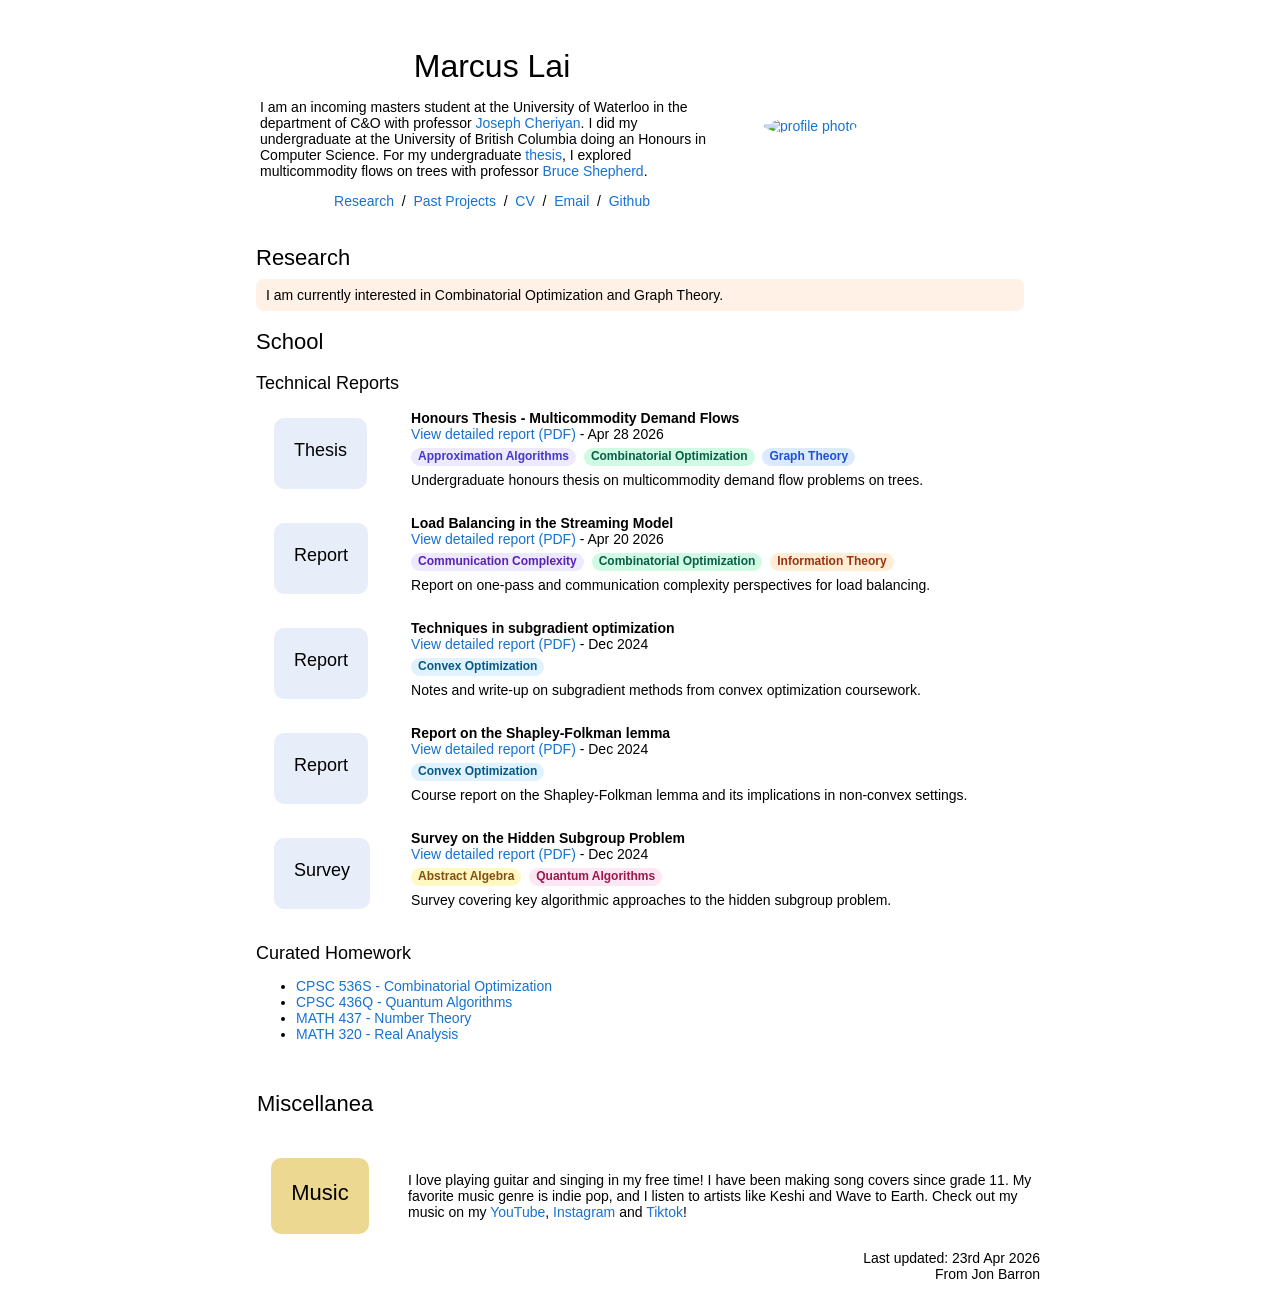
==== commit cada976f: "Update homepage layout and report styling. Refine research and school section presentation, retune t" ====
--- a/index.html
+++ b/index.html
@@ -42,24 +42,104 @@
           </tbody></table>
           <table style="width:100%;border:0px;border-spacing:0px;border-collapse:separate;margin-right:auto;margin-left:auto;" id="research"><tbody>
               <tr>
-              <td style="padding:16px;width:100%;vertical-align:middle">
+              <td style="padding:16px;width:100%;vertical-align:middle" class="research-section">
                 <h2>Research</h2>
-                <p> I am currently interested in Combinatorial Optimization and Graph Theory. I have 
-                  studied problems such as <a href="./past_projects/view.html?note=problem-multiflow">Multicommodity Flows on Trees</a> 
-                  and <a href="./past_projects/view.html?note=problem-loadbal">Load Balancing in the Streaming Model</a>. 
-                </p>
+                <p class="research-statement-box">I am currently interested in Combinatorial Optimization and Graph Theory.</p>
+                <div class="notes-block">
+                  <h2>School</h2>
+                </div>
                 <div class="notes-block">
                   <h3 class="notes-list-heading">Technical Reports</h3>
-                  <ul>
-                    <li><a href="./data/honours-thesis-marcus-lai.pdf">Honours Thesis - Multicommodity Demand Flows</a> - Apr 28 2026</li>
-                    <li><a href="./data/cpsc-536z-report.pdf">Load Balancing in the Streaming Model</a> - Apr 20 2026</li>
-                    <li><a href="./past_projects/view.html?note=report-536m-subgradient">Techniques in subgradient optimization</a> - Dec 2024</li>
-                    <li><a href="./past_projects/view.html?note=report-536m-shapley-folkman">Report on the Shapley-Folkman lemma</a> - Dec 2024</li>
-                    <li><a href="./past_projects/view.html?note=report-436q-hidden-subgroup">Survey on the Hidden Subgroup Problem</a> - Dec 2024</li>
-                  </ul>
+                  <table class="projects-list"><tbody>
+                    <tr>
+                      <td style="padding:16px;width:20%;vertical-align:middle">
+                        <div class="colored-box" style="background-color: #e8eef9;"><h2>Thesis</h2></div>
+                      </td>
+                      <td style="padding:8px;width:80%;vertical-align:middle">
+                        <span class="papertitle">Honours Thesis - Multicommodity Demand Flows</span>
+                        <br>
+                        <a href="./data/honours-thesis-marcus-lai.pdf">View detailed report (PDF)</a> - Apr 28 2026
+                        <div style="margin: 4px 0;">
+                          <span class="tag-pill tag-approx-algo">Approximation Algorithms</span>
+                          <span class="tag-pill tag-comb-opt">Combinatorial Optimization</span>
+                          <span class="tag-pill tag-graph-theory">Graph Theory</span>
+                        </div>
+                        <p style="margin:4px 0;">
+                          Undergraduate honours thesis on multicommodity demand flow problems on trees.
+                        </p>
+                      </td>
+                    </tr>
+                    <tr>
+                      <td style="padding:16px;width:20%;vertical-align:middle">
+                        <div class="colored-box" style="background-color: #e8eef9;"><h2>Report</h2></div>
+                      </td>
+                      <td style="padding:8px;width:80%;vertical-align:middle">
+                        <span class="papertitle">Load Balancing in the Streaming Model</span>
+                        <br>
+                        <a href="./data/cpsc-536z-report.pdf">View detailed report (PDF)</a> - Apr 20 2026
+                        <div style="margin: 4px 0;">
+                          <span class="tag-pill tag-comm-complexity">Communication Complexity</span>
+                          <span class="tag-pill tag-comb-opt">Combinatorial Optimization</span>
+                          <span class="tag-pill tag-info-theory">Information Theory</span>
+                        </div>
+                        <p style="margin:4px 0;">
+                          Report on one-pass and communication complexity perspectives for load balancing.
+                        </p>
+                      </td>
+                    </tr>
+                    <tr>
+                      <td style="padding:16px;width:20%;vertical-align:middle">
+                        <div class="colored-box" style="background-color: #e8eef9;"><h2>Report</h2></div>
+                      </td>
+                      <td style="padding:8px;width:80%;vertical-align:middle">
+                        <span class="papertitle">Techniques in subgradient optimization</span>
+                        <br>
+                        <a href="./past_projects/view.html?note=report-536m-subgradient">View detailed report (PDF)</a> - Dec 2024
+                        <div style="margin: 4px 0;">
+                          <span class="tag-pill tag-convex-opt">Convex Optimization</span>
+                        </div>
+                        <p style="margin:4px 0;">
+                          Notes and write-up on subgradient methods from convex optimization coursework.
+                        </p>
+                      </td>
+                    </tr>
+                    <tr>
+                      <td style="padding:16px;width:20%;vertical-align:middle">
+                        <div class="colored-box" style="background-color: #e8eef9;"><h2>Report</h2></div>
+                      </td>
+                      <td style="padding:8px;width:80%;vertical-align:middle">
+                        <span class="papertitle">Report on the Shapley-Folkman lemma</span>
+                        <br>
+                        <a href="./past_projects/view.html?note=report-536m-shapley-folkman">View detailed report (PDF)</a> - Dec 2024
+                        <div style="margin: 4px 0;">
+                          <span class="tag-pill tag-convex-opt">Convex Optimization</span>
+                        </div>
+                        <p style="margin:4px 0;">
+                          Course report on the Shapley-Folkman lemma and its implications in non-convex settings.
+                        </p>
+                      </td>
+                    </tr>
+                    <tr>
+                      <td style="padding:16px;width:20%;vertical-align:middle">
+                        <div class="colored-box" style="background-color: #e8eef9;"><h2>Survey</h2></div>
+                      </td>
+                      <td style="padding:8px;width:80%;vertical-align:middle">
+                        <span class="papertitle">Survey on the Hidden Subgroup Problem</span>
+                        <br>
+                        <a href="./past_projects/view.html?note=report-436q-hidden-subgroup">View detailed report (PDF)</a> - Dec 2024
+                        <div style="margin: 4px 0;">
+                          <span class="tag-pill tag-abstract-algebra">Abstract Algebra</span>
+                          <span class="tag-pill tag-quantum-algo">Quantum Algorithms</span>
+                        </div>
+                        <p style="margin:4px 0;">
+                          Survey covering key algorithmic approaches to the hidden subgroup problem.
+                        </p>
+                      </td>
+                    </tr>
+                  </tbody></table>
                 </div>
                 <div class="notes-block">
-                  <h3 class="notes-list-heading">HW</h3>
+                  <h3 class="notes-list-heading">Curated Homework</h3>
                   <ul>
                     <li><a href="./past_projects/view.html?note=hw-536s-combinatorial-optimization">CPSC 536S - Combinatorial Optimization</a></li>
                     <li><a href="./past_projects/view.html?note=hw-436q-quantum-algorithms">CPSC 436Q - Quantum Algorithms</a></li>
--- a/assets/notes.css
+++ b/assets/notes.css
@@ -4,6 +4,11 @@
 .notes-section-title {
   text-align: left;
   margin: 0 0 8px 0;
+}
+
+h2 {
+  margin: 0 0 6px 0;
+  padding: 2px 0;
 }
 
 .notes-back {
@@ -155,6 +160,46 @@
   color: #9f1239;
 }
 
+.tag-comb-opt {
+  background: #d1fae5;
+  color: #065f46;
+}
+
+.tag-convex-opt {
+  background: #e0f2fe;
+  color: #075985;
+}
+
+.tag-comm-complexity {
+  background: #ede9fe;
+  color: #5b21b6;
+}
+
+.tag-info-theory {
+  background: #ffedd5;
+  color: #9a3412;
+}
+
+.tag-quantum-algo {
+  background: #fce7f3;
+  color: #9d174d;
+}
+
+.tag-abstract-algebra {
+  background: #fef9c3;
+  color: #854d0e;
+}
+
+.tag-approx-algo {
+  background: #ede9fe;
+  color: #4338ca;
+}
+
+.tag-graph-theory {
+  background: #dbeafe;
+  color: #1d4ed8;
+}
+
 .projects-list td {
   vertical-align: top !important;
 }
@@ -179,3 +224,19 @@
 .problem-content p {
   margin: 0.4rem 0;
 }
+
+.research-section {
+  padding-top: 0 !important;
+}
+
+.research-statement-box {
+  margin: 6px 0 10px 0;
+  padding: 8px 10px;
+  border-radius: 8px;
+  background: #fff1e6;
+}
+
+#research .projects-list .colored-box h2 {
+  font-size: 18px;
+}
+
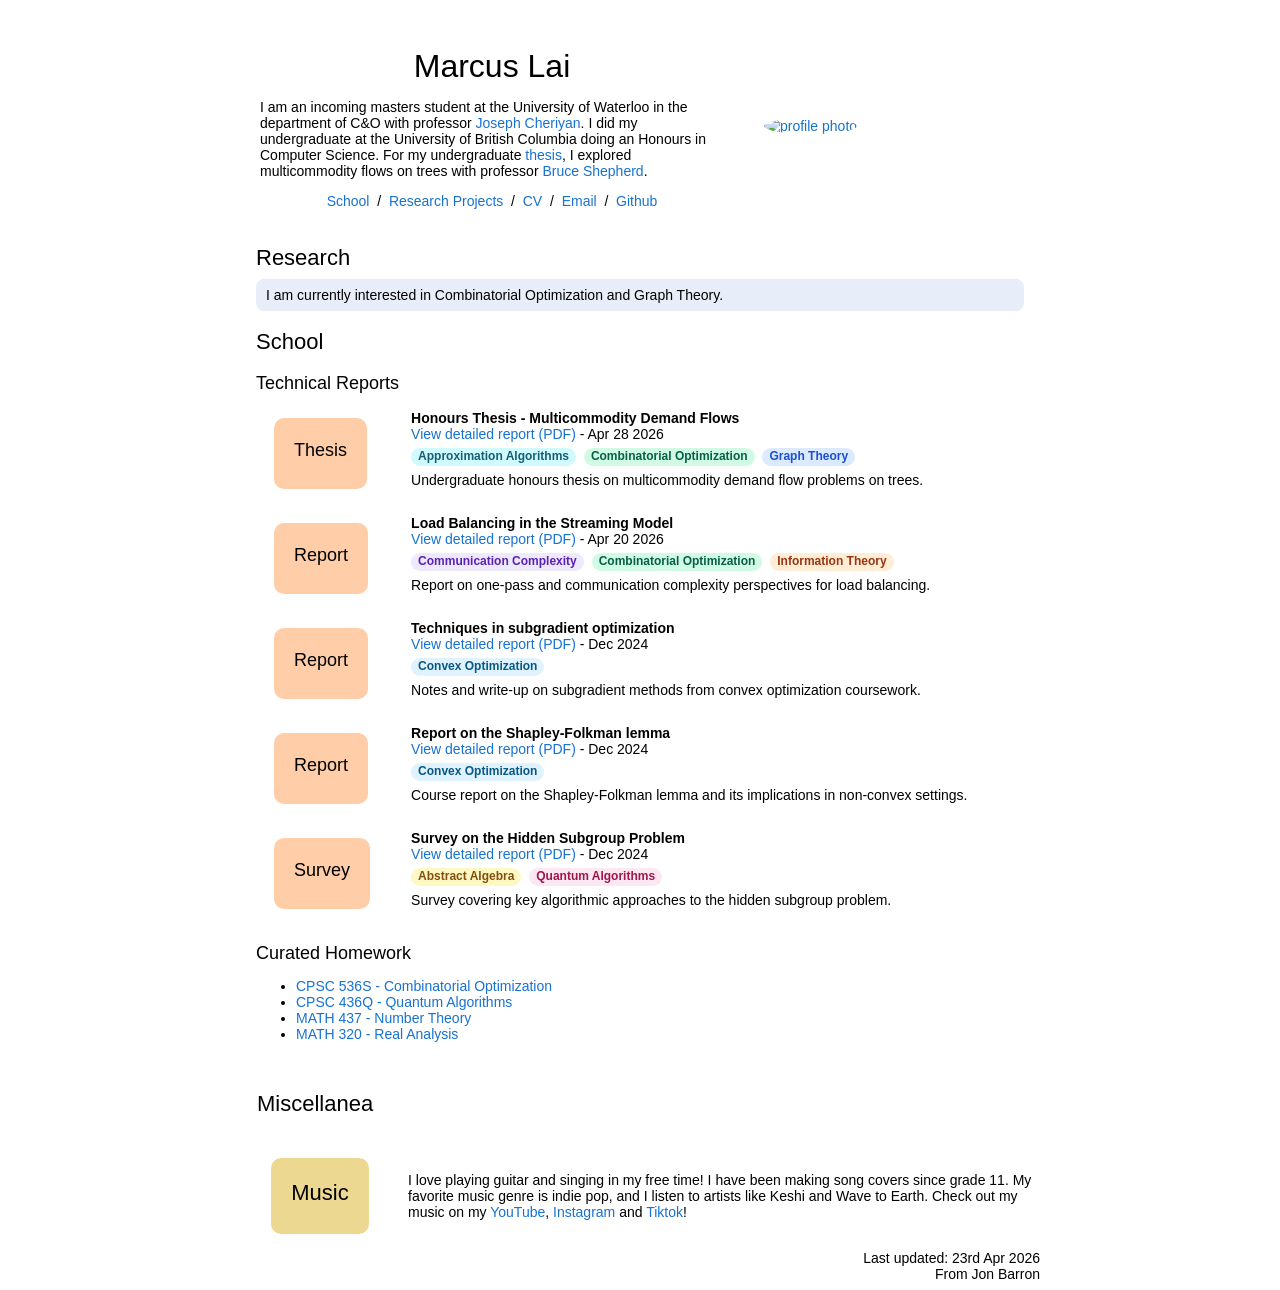
==== commit b4339834: "Refine school/research project navigation and report links. Update homepage and project-page labels," ====
--- a/index.html
+++ b/index.html
@@ -28,8 +28,8 @@
                   For my undergraduate <a href="./data/honours-thesis-marcus-lai.pdf">thesis</a>, I explored multicommodity flows on trees with professor <a href="https://bshepherd.ca/">Bruce Shepherd</a>. 
                 </p>
                 <p style="text-align:center">
-                  <a href=".">Research</a> &nbsp;/&nbsp;
-                  <a href="./past_projects/index.html">Past Projects</a> &nbsp;/&nbsp;
+                  <a href="./index.html">School</a> &nbsp;/&nbsp;
+                  <a href="./past_projects/index.html">Research Projects</a> &nbsp;/&nbsp;
                   <a href="./data/marcus-lai-cv.pdf">CV</a> &nbsp;/&nbsp;
                   <a href="mailto:marcus41881653@gmail.com">Email</a> &nbsp;/&nbsp;
                   <a href="https://github.com/YouTelllMe/">Github</a>
@@ -53,7 +53,7 @@
                   <table class="projects-list"><tbody>
                     <tr>
                       <td style="padding:16px;width:20%;vertical-align:middle">
-                        <div class="colored-box" style="background-color: #e8eef9;"><h2>Thesis</h2></div>
+                        <div class="colored-box report-label-box"><h2>Thesis</h2></div>
                       </td>
                       <td style="padding:8px;width:80%;vertical-align:middle">
                         <span class="papertitle">Honours Thesis - Multicommodity Demand Flows</span>
@@ -71,7 +71,7 @@
                     </tr>
                     <tr>
                       <td style="padding:16px;width:20%;vertical-align:middle">
-                        <div class="colored-box" style="background-color: #e8eef9;"><h2>Report</h2></div>
+                        <div class="colored-box report-label-box"><h2>Report</h2></div>
                       </td>
                       <td style="padding:8px;width:80%;vertical-align:middle">
                         <span class="papertitle">Load Balancing in the Streaming Model</span>
@@ -89,12 +89,12 @@
                     </tr>
                     <tr>
                       <td style="padding:16px;width:20%;vertical-align:middle">
-                        <div class="colored-box" style="background-color: #e8eef9;"><h2>Report</h2></div>
+                        <div class="colored-box report-label-box"><h2>Report</h2></div>
                       </td>
                       <td style="padding:8px;width:80%;vertical-align:middle">
                         <span class="papertitle">Techniques in subgradient optimization</span>
                         <br>
-                        <a href="./past_projects/view.html?note=report-536m-subgradient">View detailed report (PDF)</a> - Dec 2024
+                        <a href="./data/subgradient.pdf">View detailed report (PDF)</a> - Dec 2024
                         <div style="margin: 4px 0;">
                           <span class="tag-pill tag-convex-opt">Convex Optimization</span>
                         </div>
@@ -105,12 +105,12 @@
                     </tr>
                     <tr>
                       <td style="padding:16px;width:20%;vertical-align:middle">
-                        <div class="colored-box" style="background-color: #e8eef9;"><h2>Report</h2></div>
+                        <div class="colored-box report-label-box"><h2>Report</h2></div>
                       </td>
                       <td style="padding:8px;width:80%;vertical-align:middle">
                         <span class="papertitle">Report on the Shapley-Folkman lemma</span>
                         <br>
-                        <a href="./past_projects/view.html?note=report-536m-shapley-folkman">View detailed report (PDF)</a> - Dec 2024
+                        <a href="./data/shapley-folkman-writeup.pdf">View detailed report (PDF)</a> - Dec 2024
                         <div style="margin: 4px 0;">
                           <span class="tag-pill tag-convex-opt">Convex Optimization</span>
                         </div>
@@ -121,12 +121,12 @@
                     </tr>
                     <tr>
                       <td style="padding:16px;width:20%;vertical-align:middle">
-                        <div class="colored-box" style="background-color: #e8eef9;"><h2>Survey</h2></div>
+                        <div class="colored-box report-label-box"><h2>Survey</h2></div>
                       </td>
                       <td style="padding:8px;width:80%;vertical-align:middle">
                         <span class="papertitle">Survey on the Hidden Subgroup Problem</span>
                         <br>
-                        <a href="./past_projects/view.html?note=report-436q-hidden-subgroup">View detailed report (PDF)</a> - Dec 2024
+                        <a href="./data/cpsc-436q-project-paper.pdf">View detailed report (PDF)</a> - Dec 2024
                         <div style="margin: 4px 0;">
                           <span class="tag-pill tag-abstract-algebra">Abstract Algebra</span>
                           <span class="tag-pill tag-quantum-algo">Quantum Algorithms</span>
@@ -141,10 +141,10 @@
                 <div class="notes-block">
                   <h3 class="notes-list-heading">Curated Homework</h3>
                   <ul>
-                    <li><a href="./past_projects/view.html?note=hw-536s-combinatorial-optimization">CPSC 536S - Combinatorial Optimization</a></li>
-                    <li><a href="./past_projects/view.html?note=hw-436q-quantum-algorithms">CPSC 436Q - Quantum Algorithms</a></li>
-                    <li><a href="./past_projects/view.html?note=hw-437-number-theory">MATH 437 - Number Theory</a></li>
-                    <li><a href="./past_projects/view.html?note=hw-320-real-analysis">MATH 320 - Real Analysis</a></li>
+                    <li><a href="./data/cpsc-536s-homework.pdf">CPSC 536S - Combinatorial Optimization</a></li>
+                    <li><a href="./data/cpsc-436q-homework.pdf">CPSC 436Q - Quantum Algorithms</a></li>
+                    <li><a href="./data/math-437-homework.pdf">MATH 437 - Number Theory</a></li>
+                    <li><a href="./data/math-320-homework.pdf">MATH 320 - Real Analysis</a></li>
                   </ul>
                 </div>
               </td>
--- a/assets/notes.css
+++ b/assets/notes.css
@@ -191,8 +191,8 @@
 }
 
 .tag-approx-algo {
-  background: #ede9fe;
-  color: #4338ca;
+  background: #cffafe;
+  color: #155e75;
 }
 
 .tag-graph-theory {
@@ -233,10 +233,14 @@
   margin: 6px 0 10px 0;
   padding: 8px 10px;
   border-radius: 8px;
-  background: #fff1e6;
+  background: #e8eef9;
 }
 
 #research .projects-list .colored-box h2 {
   font-size: 18px;
 }
 
+.report-label-box {
+  background-color: #ffcda8;
+}
+
